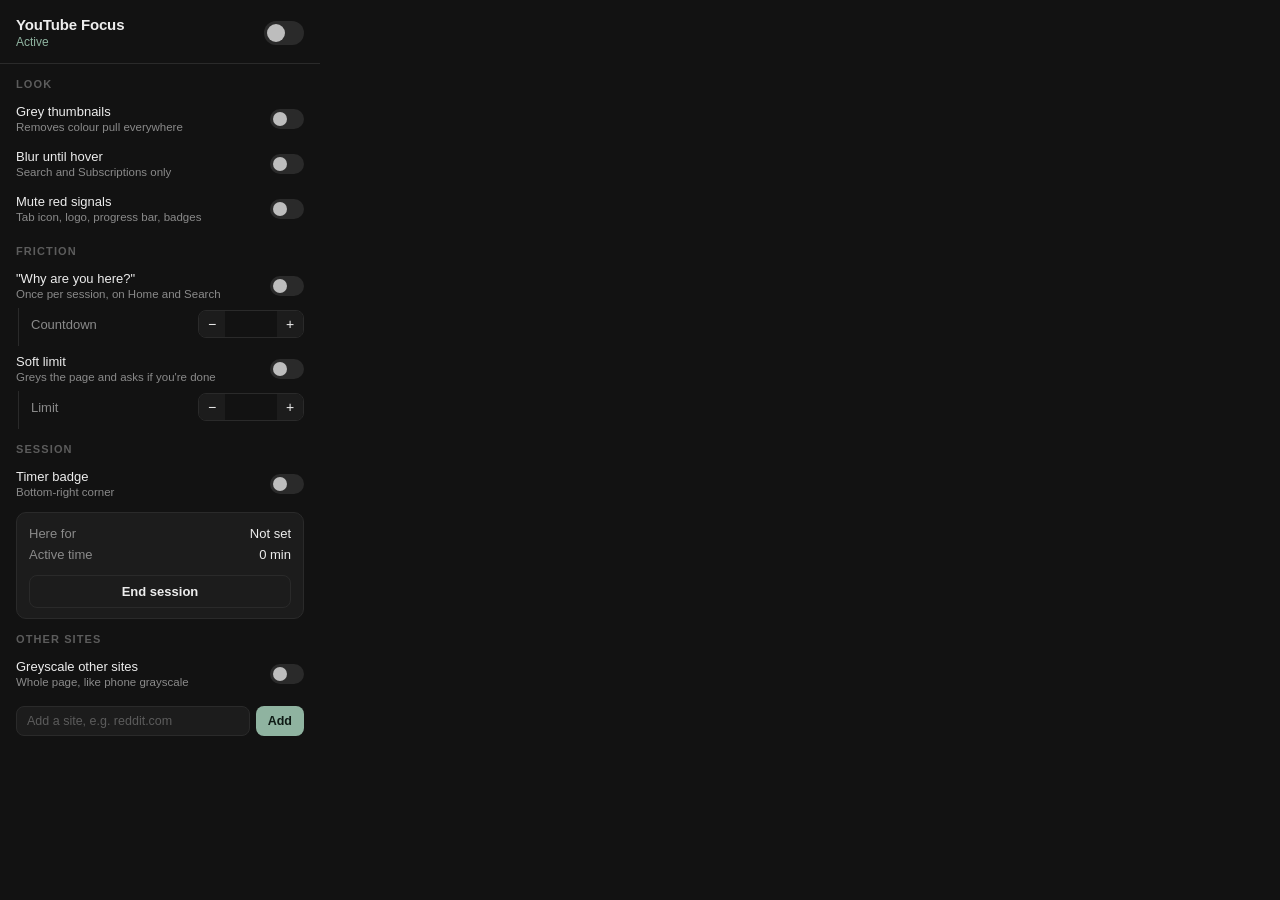
==== popup.html @ b8091154 "YouTube Focus v2.1.0 Grey thumbnails, blur until hover, muted red signals, intent pause screen, sess" ====
<!DOCTYPE html>
<html lang="en">
<head>
  <meta charset="utf-8" />
  <link rel="stylesheet" href="popup.css" />
</head>
<body>
  <header>
    <div>
      <div class="title">YouTube Focus</div>
      <div class="sub" id="status">Active</div>
    </div>
    <label class="switch big" title="Turn everything on or off">
      <input type="checkbox" data-key="enabled" />
      <span></span>
    </label>
  </header>

  <main id="features">
    <section>
      <div class="label">Look</div>
      <div class="item">
        <div><div class="name">Grey thumbnails</div><div class="hint">Removes colour pull everywhere</div></div>
        <label class="switch"><input type="checkbox" data-key="grey" /><span></span></label>
      </div>
      <div class="item">
        <div><div class="name">Blur until hover</div><div class="hint">Search and Subscriptions only</div></div>
        <label class="switch"><input type="checkbox" data-key="blur" /><span></span></label>
      </div>
      <div class="item">
        <div><div class="name">Mute red signals</div><div class="hint">Tab icon, logo, progress bar, badges</div></div>
        <label class="switch"><input type="checkbox" data-key="mute" /><span></span></label>
      </div>
    </section>

    <section>
      <div class="label">Friction</div>
      <div class="item">
        <div><div class="name">"Why are you here?"</div><div class="hint">Once per session, on Home and Search</div></div>
        <label class="switch"><input type="checkbox" data-key="pause" /><span></span></label>
      </div>
      <div class="item sub-item" data-depends="pause">
        <div class="name">Countdown</div>
        <div class="stepper" data-key="countdown" data-min="0" data-max="15" data-step="1" data-unit="s">
          <button type="button" class="minus">&minus;</button><span class="val"></span><button type="button" class="plus">+</button>
        </div>
      </div>
      <div class="item">
        <div><div class="name">Soft limit</div><div class="hint">Greys the page and asks if you're done</div></div>
        <label class="switch"><input type="checkbox" data-key="limit" /><span></span></label>
      </div>
      <div class="item sub-item" data-depends="limit">
        <div class="name">Limit</div>
        <div class="stepper" data-key="limitMin" data-min="5" data-max="180" data-step="5" data-unit=" min">
          <button type="button" class="minus">&minus;</button><span class="val"></span><button type="button" class="plus">+</button>
        </div>
      </div>
    </section>

    <section>
      <div class="label">Session</div>
      <div class="item">
        <div><div class="name">Timer badge</div><div class="hint">Bottom-right corner</div></div>
        <label class="switch"><input type="checkbox" data-key="timer" /><span></span></label>
      </div>
      <div class="session">
        <div class="stat"><span class="k">Here for</span><span class="v" id="intent">Not set</span></div>
        <div class="stat"><span class="k">Active time</span><span class="v" id="time">0 min</span></div>
        <button type="button" id="end" class="end">End session</button>
      </div>
    </section>
    <section>
      <div class="label">Other sites</div>
      <div class="item">
        <div><div class="name">Greyscale other sites</div><div class="hint">Whole page, like phone grayscale</div></div>
        <label class="switch"><input type="checkbox" data-key="greySitesOn" /><span></span></label>
      </div>
      <div class="sites" data-depends="greySitesOn">
        <div id="site-list" class="chips"></div>
        <form id="site-form" class="add" autocomplete="off">
          <input id="site-input" placeholder="Add a site, e.g. reddit.com" />
          <button type="submit">Add</button>
        </form>
        <div id="site-error" class="error" hidden></div>
      </div>
    </section>
  </main>

  <script src="popup.js"></script>
</body>
</html>
---- popup.css ----
:root {
  --bg: #121212;
  --surface: #1C1C1C;
  --border: #2A2A2A;
  --text: #EDEDED;
  --muted: #8A8A8A;
  --faint: #5C5C5C;
  --accent: #8FB3A0;      /* sage: calm, "okay", deliberately not red */
  --accent-ink: #0E1A14;
}
* { box-sizing: border-box; }
body {
  width: 320px; margin: 0; background: var(--bg); color: var(--text);
  font-family: -apple-system, BlinkMacSystemFont, "SF Pro Text", "Segoe UI", Roboto, sans-serif;
  font-size: 13px; -webkit-font-smoothing: antialiased;
}
header {
  display: flex; align-items: center; justify-content: space-between;
  padding: 16px 16px 14px; border-bottom: 1px solid var(--border);
}
.title { font-size: 15px; font-weight: 600; letter-spacing: -0.01em; }
.sub { font-size: 12px; color: var(--accent); margin-top: 2px; }
body.off .sub { color: var(--muted); }

main { padding: 4px 0 12px; transition: opacity .2s; }
body.off main { opacity: .35; pointer-events: none; }

section { padding: 10px 16px 4px; }
.label {
  font-size: 11px; font-weight: 600; letter-spacing: .1em; text-transform: uppercase;
  color: var(--faint); margin-bottom: 6px;
}
.item {
  display: flex; align-items: center; justify-content: space-between; gap: 12px;
  padding: 8px 0;
}
.name { font-weight: 500; }
.hint { font-size: 11.5px; color: var(--muted); margin-top: 2px; }
.sub-item { padding: 2px 0 8px 12px; border-left: 1px solid var(--border); margin-left: 2px; }
.sub-item .name { color: var(--muted); font-weight: 400; }
.sub-item.disabled { opacity: .35; pointer-events: none; }

/* Switch */
.switch { position: relative; width: 34px; height: 20px; flex: none; cursor: pointer; }
.switch.big { width: 40px; height: 24px; }
.switch input { opacity: 0; width: 0; height: 0; position: absolute; }
.switch span {
  position: absolute; inset: 0; background: var(--border); border-radius: 999px;
  transition: background .15s;
}
.switch span::after {
  content: ""; position: absolute; left: 3px; top: 3px;
  width: 14px; height: 14px; border-radius: 50%; background: #BDBDBD;
  transition: transform .15s, background .15s;
}
.switch.big span::after { width: 18px; height: 18px; }
.switch input:checked + span { background: var(--accent); }
.switch input:checked + span::after { transform: translateX(14px); background: var(--accent-ink); }
.switch.big input:checked + span::after { transform: translateX(16px); }
.switch input:focus-visible + span { outline: 2px solid var(--accent); outline-offset: 2px; }

/* Stepper */
.stepper {
  display: flex; align-items: center; border: 1px solid var(--border); border-radius: 8px;
  overflow: hidden;
}
.stepper button {
  width: 26px; height: 26px; border: 0; background: var(--surface); color: var(--text);
  font-size: 14px; cursor: pointer;
}
.stepper button:hover { background: var(--border); }
.stepper .val {
  min-width: 52px; text-align: center; font-variant-numeric: tabular-nums; font-size: 12.5px;
}

/* Other sites */
.sites { padding: 2px 0 8px; }
.sites.disabled { opacity: .35; pointer-events: none; }
.chips { display: flex; flex-wrap: wrap; gap: 6px; margin-bottom: 8px; }
.chip {
  display: inline-flex; align-items: center; gap: 6px;
  background: var(--surface); border: 1px solid var(--border); border-radius: 999px;
  padding: 4px 6px 4px 10px; font-size: 12px;
}
.chip button {
  width: 18px; height: 18px; border: 0; border-radius: 50%; cursor: pointer;
  background: transparent; color: var(--muted); font-size: 13px; line-height: 1;
}
.chip button:hover { background: var(--border); color: var(--text); }
.chips .empty { font-size: 12px; color: var(--faint); }
.add { display: flex; gap: 6px; }
.add input {
  flex: 1; min-width: 0; font: inherit; font-size: 12.5px; color: var(--text);
  background: var(--surface); border: 1px solid var(--border); border-radius: 8px;
  padding: 7px 10px; outline: none;
}
.add input::placeholder { color: var(--faint); }
.add input:focus { border-color: var(--accent); }
.add button {
  font: inherit; font-size: 12.5px; font-weight: 600; padding: 0 12px; cursor: pointer;
  background: var(--accent); color: var(--accent-ink); border: 0; border-radius: 8px;
}
.error { font-size: 11.5px; color: #C9A86A; margin-top: 6px; }

/* Session card */
.session {
  margin-top: 6px; background: var(--surface); border: 1px solid var(--border);
  border-radius: 10px; padding: 10px 12px;
}
.stat { display: flex; justify-content: space-between; gap: 12px; padding: 3px 0; }
.stat .k { color: var(--muted); }
.stat .v {
  font-weight: 500; text-align: right; max-width: 180px;
  overflow: hidden; text-overflow: ellipsis; white-space: nowrap; font-variant-numeric: tabular-nums;
}
.end {
  width: 100%; margin-top: 10px; padding: 8px; font: inherit; font-weight: 600;
  color: var(--text); background: transparent; border: 1px solid var(--border);
  border-radius: 8px; cursor: pointer;
}
.end:hover { background: var(--border); }
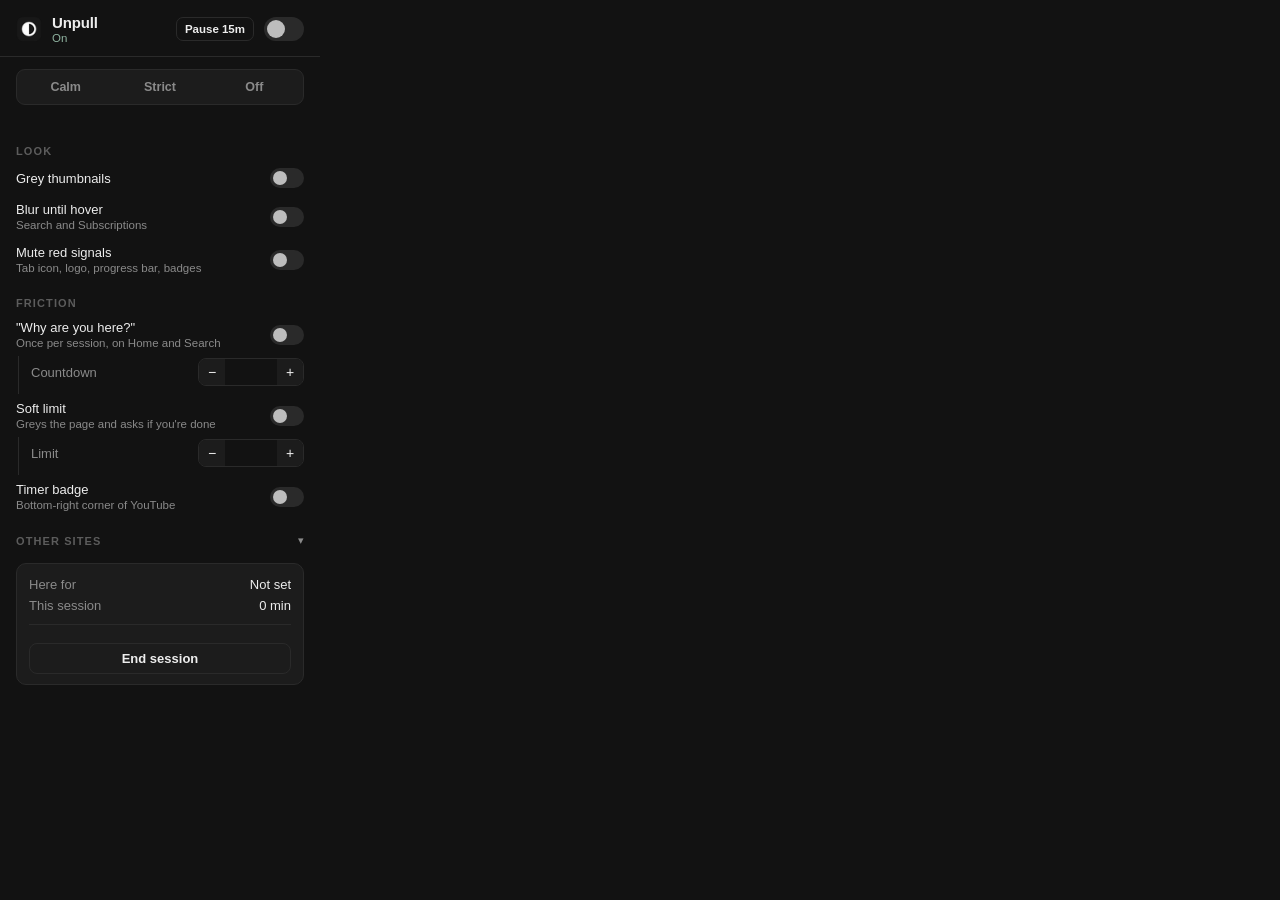
==== commit 3bf6dff5: "Unpull v3.0.0: presets, pause, welcome page, onboarding fixes - Rename to Unpull; Calm preset is the" ====
--- a/popup.html
+++ b/popup.html
@@ -6,25 +6,38 @@
 </head>
 <body>
   <header>
-    <div>
-      <div class="title">YouTube Focus</div>
-      <div class="sub" id="status">Active</div>
+    <img class="logo" src="icons/icon32.png" alt="" />
+    <div class="grow">
+      <div class="title">Unpull</div>
+      <div class="status" id="status">On</div>
     </div>
-    <label class="switch big" title="Turn everything on or off">
-      <input type="checkbox" data-key="enabled" />
+    <button type="button" id="pause15" class="ghost">Pause 15m</button>
+    <label class="switch big" title="Turn everything on or off (Alt+Shift+U)">
+      <input type="checkbox" id="master" />
       <span></span>
     </label>
   </header>
 
+  <div id="pausedbox" class="pausedbox" hidden></div>
+
   <main id="features">
+    <div class="presets">
+      <div class="seg" role="radiogroup" aria-label="Preset">
+        <button type="button" data-preset="calm">Calm</button>
+        <button type="button" data-preset="strict">Strict</button>
+        <button type="button" data-preset="off">Off</button>
+      </div>
+      <div class="seghint" id="seghint"></div>
+    </div>
+
     <section>
       <div class="label">Look</div>
       <div class="item">
-        <div><div class="name">Grey thumbnails</div><div class="hint">Removes colour pull everywhere</div></div>
+        <div><div class="name">Grey thumbnails</div></div>
         <label class="switch"><input type="checkbox" data-key="grey" /><span></span></label>
       </div>
       <div class="item">
-        <div><div class="name">Blur until hover</div><div class="hint">Search and Subscriptions only</div></div>
+        <div><div class="name">Blur until hover</div><div class="hint">Search and Subscriptions</div></div>
         <label class="switch"><input type="checkbox" data-key="blur" /><span></span></label>
       </div>
       <div class="item">
@@ -55,35 +68,46 @@
           <button type="button" class="minus">&minus;</button><span class="val"></span><button type="button" class="plus">+</button>
         </div>
       </div>
+      <div class="item">
+        <div><div class="name">Timer badge</div><div class="hint">Bottom-right corner of YouTube</div></div>
+        <label class="switch"><input type="checkbox" data-key="timer" /><span></span></label>
+      </div>
     </section>
 
     <section>
-      <div class="label">Session</div>
-      <div class="item">
-        <div><div class="name">Timer badge</div><div class="hint">Bottom-right corner</div></div>
-        <label class="switch"><input type="checkbox" data-key="timer" /><span></span></label>
-      </div>
-      <div class="session">
-        <div class="stat"><span class="k">Here for</span><span class="v" id="intent">Not set</span></div>
-        <div class="stat"><span class="k">Active time</span><span class="v" id="time">0 min</span></div>
-        <button type="button" id="end" class="end">End session</button>
-      </div>
+      <details id="others">
+        <summary>
+          <span class="label inline">Other sites</span>
+          <span class="sum" id="others-sum"></span>
+          <span class="chev">&#9662;</span>
+        </summary>
+        <div class="item">
+          <div><div class="name">Greyscale other sites</div><div class="hint">Whole page, like phone grayscale</div></div>
+          <label class="switch"><input type="checkbox" data-key="greySitesOn" /><span></span></label>
+        </div>
+        <div class="sites" data-depends="greySitesOn">
+          <div id="site-list" class="chips"></div>
+          <form id="site-form" class="add" autocomplete="off">
+            <input id="site-input" placeholder="Add a site, e.g. reddit.com" />
+            <button type="submit">Add</button>
+          </form>
+          <div id="site-error" class="error" hidden></div>
+          <p class="note" id="allow-note" hidden>Dashed sites need one click on Allow. Chrome then asks for access to that site only.</p>
+        </div>
+      </details>
     </section>
-    <section>
-      <div class="label">Other sites</div>
-      <div class="item">
-        <div><div class="name">Greyscale other sites</div><div class="hint">Whole page, like phone grayscale</div></div>
-        <label class="switch"><input type="checkbox" data-key="greySitesOn" /><span></span></label>
-      </div>
-      <div class="sites" data-depends="greySitesOn">
-        <div id="site-list" class="chips"></div>
-        <form id="site-form" class="add" autocomplete="off">
-          <input id="site-input" placeholder="Add a site, e.g. reddit.com" />
-          <button type="submit">Add</button>
-        </form>
-        <div id="site-error" class="error" hidden></div>
-      </div>
-    </section>
+
+    <div class="card">
+      <div class="stat"><span class="k">Here for</span><span class="v" id="intent">Not set</span></div>
+      <div class="stat"><span class="k">This session</span><span class="v" id="time">0 min</span></div>
+      <div class="week" id="week"></div>
+      <button type="button" id="end" class="end">End session</button>
+    </div>
+
+    <div class="nudge" id="nudge" hidden>
+      <span>Finding Unpull useful?</span>
+      <span><a id="review" href="#" target="_blank" rel="noopener">Leave a review</a><button type="button" id="nudge-x" title="Don't show again">&times;</button></span>
+    </div>
   </main>
 
   <script src="popup.js"></script>
--- a/popup.css
+++ b/popup.css
@@ -7,6 +7,7 @@
   --faint: #5C5C5C;
   --accent: #8FB3A0;      /* sage: calm, "okay", deliberately not red */
   --accent-ink: #0E1A14;
+  --amber: #C9A86A;       /* paused / warning */
 }
 * { box-sizing: border-box; }
 body {
@@ -14,44 +15,77 @@
   font-family: -apple-system, BlinkMacSystemFont, "SF Pro Text", "Segoe UI", Roboto, sans-serif;
   font-size: 13px; -webkit-font-smoothing: antialiased;
 }
-header {
-  display: flex; align-items: center; justify-content: space-between;
-  padding: 16px 16px 14px; border-bottom: 1px solid var(--border);
+button { font: inherit; cursor: pointer; }
+
+/* Header */
+header { display: flex; align-items: center; gap: 10px; padding: 14px 16px 12px; border-bottom: 1px solid var(--border); }
+.logo { width: 26px; height: 26px; border-radius: 7px; }
+.grow { flex: 1; min-width: 0; }
+.title { font-size: 15px; font-weight: 600; letter-spacing: -0.01em; }
+.status { font-size: 11.5px; color: var(--accent); margin-top: 1px; white-space: nowrap; }
+.status.paused { color: var(--amber); }
+.status.off { color: var(--muted); }
+.ghost {
+  font-size: 11.5px; font-weight: 600; color: var(--text); background: transparent;
+  border: 1px solid var(--border); border-radius: 7px; padding: 5px 8px;
 }
-.title { font-size: 15px; font-weight: 600; letter-spacing: -0.01em; }
-.sub { font-size: 12px; color: var(--accent); margin-top: 2px; }
-body.off .sub { color: var(--muted); }
+.ghost:hover { background: var(--surface); }
 
-main { padding: 4px 0 12px; transition: opacity .2s; }
-body.off main { opacity: .35; pointer-events: none; }
+.pausedbox {
+  margin: 12px 16px 0; border: 1px dashed #4A3F2A; border-radius: 10px; padding: 12px;
+  color: var(--amber); font-size: 12.5px; line-height: 1.5;
+}
+.pausedbox b { color: var(--text); }
 
-section { padding: 10px 16px 4px; }
+main { transition: opacity .2s; }
+body.off main > :not(.presets), body.paused main > :not(.presets) { opacity: .35; pointer-events: none; }
+
+/* Presets */
+.presets { padding: 12px 16px 4px; }
+.seg {
+  display: grid; grid-template-columns: repeat(3, 1fr); gap: 3px; padding: 3px;
+  background: var(--surface); border: 1px solid var(--border); border-radius: 9px;
+}
+.seg button {
+  border: 0; background: transparent; color: var(--muted); font-weight: 600; font-size: 12.5px;
+  padding: 7px 0; border-radius: 6px;
+}
+.seg button:hover { color: var(--text); }
+.seg button.sel { background: var(--accent); color: var(--accent-ink); }
+.seghint { font-size: 11.5px; color: var(--muted); margin: 7px 2px 0; min-height: 15px; }
+
+/* Sections */
+section { padding: 8px 16px 2px; }
 .label {
   font-size: 11px; font-weight: 600; letter-spacing: .1em; text-transform: uppercase;
-  color: var(--faint); margin-bottom: 6px;
+  color: var(--faint); margin: 6px 0 4px;
 }
-.item {
-  display: flex; align-items: center; justify-content: space-between; gap: 12px;
-  padding: 8px 0;
-}
+.item { display: flex; align-items: center; justify-content: space-between; gap: 12px; padding: 7px 0; }
 .name { font-weight: 500; }
 .hint { font-size: 11.5px; color: var(--muted); margin-top: 2px; }
 .sub-item { padding: 2px 0 8px 12px; border-left: 1px solid var(--border); margin-left: 2px; }
 .sub-item .name { color: var(--muted); font-weight: 400; }
-.sub-item.disabled { opacity: .35; pointer-events: none; }
+.sub-item.disabled, .sites.disabled { opacity: .35; pointer-events: none; }
+
+/* Collapsible "Other sites" */
+details summary {
+  list-style: none; display: flex; align-items: center; gap: 8px; cursor: pointer;
+  padding: 6px 0; user-select: none;
+}
+details summary::-webkit-details-marker { display: none; }
+.label.inline { margin: 0; }
+.sum { flex: 1; font-size: 11.5px; color: var(--muted); }
+.chev { color: var(--muted); font-size: 11px; transition: transform .15s; }
+details[open] .chev { transform: rotate(180deg); }
 
 /* Switch */
 .switch { position: relative; width: 34px; height: 20px; flex: none; cursor: pointer; }
 .switch.big { width: 40px; height: 24px; }
 .switch input { opacity: 0; width: 0; height: 0; position: absolute; }
-.switch span {
-  position: absolute; inset: 0; background: var(--border); border-radius: 999px;
-  transition: background .15s;
-}
+.switch span { position: absolute; inset: 0; background: var(--border); border-radius: 999px; transition: background .15s; }
 .switch span::after {
-  content: ""; position: absolute; left: 3px; top: 3px;
-  width: 14px; height: 14px; border-radius: 50%; background: #BDBDBD;
-  transition: transform .15s, background .15s;
+  content: ""; position: absolute; left: 3px; top: 3px; width: 14px; height: 14px;
+  border-radius: 50%; background: #BDBDBD; transition: transform .15s, background .15s;
 }
 .switch.big span::after { width: 18px; height: 18px; }
 .switch input:checked + span { background: var(--accent); }
@@ -60,62 +94,59 @@
 .switch input:focus-visible + span { outline: 2px solid var(--accent); outline-offset: 2px; }
 
 /* Stepper */
-.stepper {
-  display: flex; align-items: center; border: 1px solid var(--border); border-radius: 8px;
-  overflow: hidden;
-}
-.stepper button {
-  width: 26px; height: 26px; border: 0; background: var(--surface); color: var(--text);
-  font-size: 14px; cursor: pointer;
-}
+.stepper { display: flex; align-items: center; border: 1px solid var(--border); border-radius: 8px; overflow: hidden; }
+.stepper button { width: 26px; height: 26px; border: 0; background: var(--surface); color: var(--text); font-size: 14px; }
 .stepper button:hover { background: var(--border); }
-.stepper .val {
-  min-width: 52px; text-align: center; font-variant-numeric: tabular-nums; font-size: 12.5px;
-}
+.stepper .val { min-width: 52px; text-align: center; font-variant-numeric: tabular-nums; font-size: 12.5px; }
 
 /* Other sites */
 .sites { padding: 2px 0 8px; }
-.sites.disabled { opacity: .35; pointer-events: none; }
 .chips { display: flex; flex-wrap: wrap; gap: 6px; margin-bottom: 8px; }
 .chip {
-  display: inline-flex; align-items: center; gap: 6px;
-  background: var(--surface); border: 1px solid var(--border); border-radius: 999px;
-  padding: 4px 6px 4px 10px; font-size: 12px;
+  display: inline-flex; align-items: center; gap: 6px; background: var(--surface);
+  border: 1px solid var(--border); border-radius: 999px; padding: 4px 6px 4px 10px; font-size: 12px;
 }
+.chip.pending { border-style: dashed; color: var(--muted); }
 .chip button {
-  width: 18px; height: 18px; border: 0; border-radius: 50%; cursor: pointer;
-  background: transparent; color: var(--muted); font-size: 13px; line-height: 1;
+  width: 18px; height: 18px; border: 0; border-radius: 50%; background: transparent;
+  color: var(--muted); font-size: 13px; line-height: 1;
 }
 .chip button:hover { background: var(--border); color: var(--text); }
+.chip .allow {
+  width: auto; height: 20px; padding: 0 8px; border-radius: 999px;
+  background: var(--accent); color: var(--accent-ink); font-size: 11px; font-weight: 600;
+}
+.chip .allow:hover { background: #A3C4B2; color: var(--accent-ink); }
 .chips .empty { font-size: 12px; color: var(--faint); }
 .add { display: flex; gap: 6px; }
 .add input {
   flex: 1; min-width: 0; font: inherit; font-size: 12.5px; color: var(--text);
-  background: var(--surface); border: 1px solid var(--border); border-radius: 8px;
-  padding: 7px 10px; outline: none;
+  background: var(--surface); border: 1px solid var(--border); border-radius: 8px; padding: 7px 10px; outline: none;
 }
 .add input::placeholder { color: var(--faint); }
 .add input:focus { border-color: var(--accent); }
-.add button {
-  font: inherit; font-size: 12.5px; font-weight: 600; padding: 0 12px; cursor: pointer;
-  background: var(--accent); color: var(--accent-ink); border: 0; border-radius: 8px;
-}
-.error { font-size: 11.5px; color: #C9A86A; margin-top: 6px; }
+.add button { font-size: 12.5px; font-weight: 600; padding: 0 12px; background: var(--accent); color: var(--accent-ink); border: 0; border-radius: 8px; }
+.error { font-size: 11.5px; color: var(--amber); margin-top: 6px; }
+.note { font-size: 11.5px; color: var(--muted); margin: 8px 0 0; line-height: 1.4; }
 
 /* Session card */
-.session {
-  margin-top: 6px; background: var(--surface); border: 1px solid var(--border);
-  border-radius: 10px; padding: 10px 12px;
-}
+.card { margin: 8px 16px 14px; background: var(--surface); border: 1px solid var(--border); border-radius: 10px; padding: 10px 12px; }
 .stat { display: flex; justify-content: space-between; gap: 12px; padding: 3px 0; }
 .stat .k { color: var(--muted); }
-.stat .v {
-  font-weight: 500; text-align: right; max-width: 180px;
-  overflow: hidden; text-overflow: ellipsis; white-space: nowrap; font-variant-numeric: tabular-nums;
-}
+.stat .v { font-weight: 500; text-align: right; max-width: 180px; overflow: hidden; text-overflow: ellipsis; white-space: nowrap; font-variant-numeric: tabular-nums; }
+.week { font-size: 12px; color: var(--muted); border-top: 1px solid var(--border); margin-top: 8px; padding-top: 8px; }
+.week b { color: var(--text); font-weight: 500; }
+.week .down { color: var(--accent); }
+.week .up { color: var(--amber); }
 .end {
-  width: 100%; margin-top: 10px; padding: 8px; font: inherit; font-weight: 600;
-  color: var(--text); background: transparent; border: 1px solid var(--border);
-  border-radius: 8px; cursor: pointer;
+  width: 100%; margin-top: 10px; padding: 7px; font-weight: 600; color: var(--text);
+  background: transparent; border: 1px solid var(--border); border-radius: 8px;
 }
 .end:hover { background: var(--border); }
+
+/* Review nudge */
+.nudge { margin: -4px 16px 14px; font-size: 12px; color: var(--muted); display: flex; justify-content: space-between; align-items: center; }
+.nudge a { color: var(--accent); text-decoration: none; font-weight: 600; }
+.nudge button { border: 0; background: transparent; color: var(--faint); font-size: 14px; margin-left: 6px; }
+
+[hidden] { display: none !important; }
